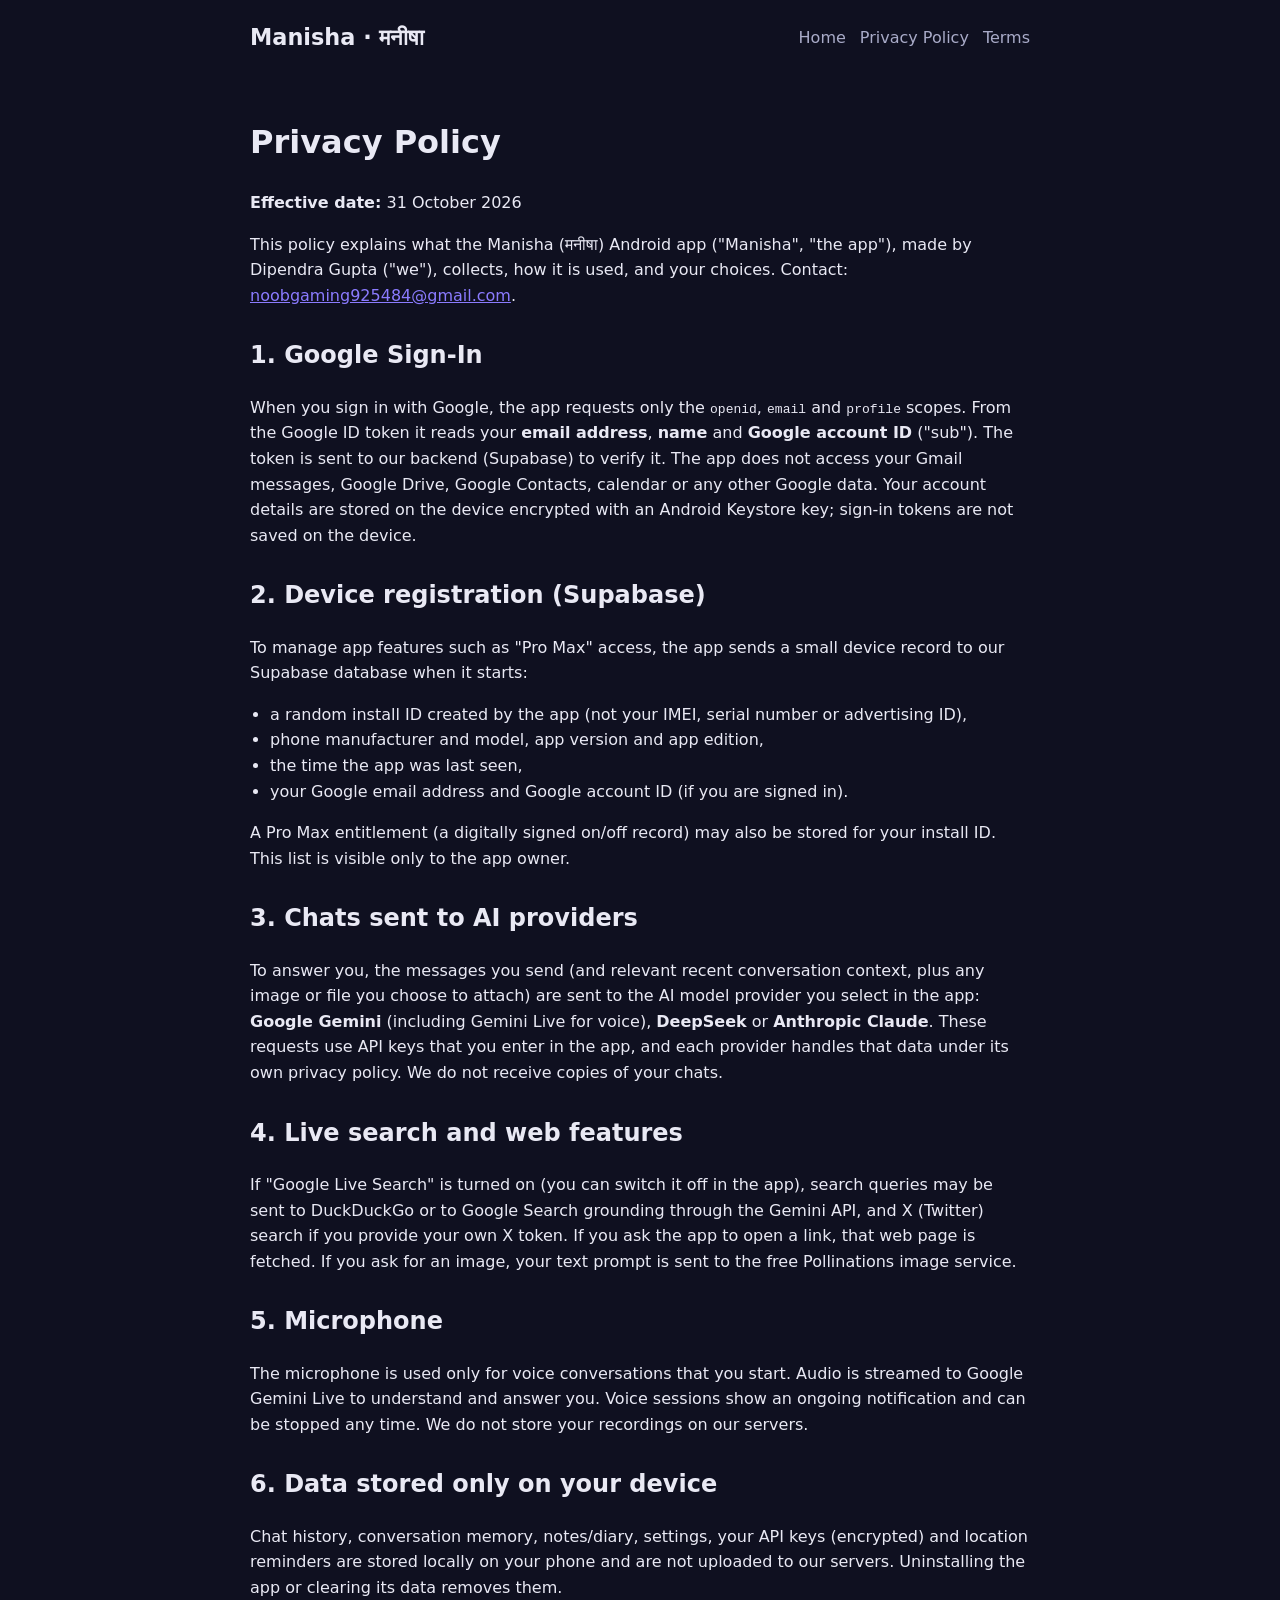
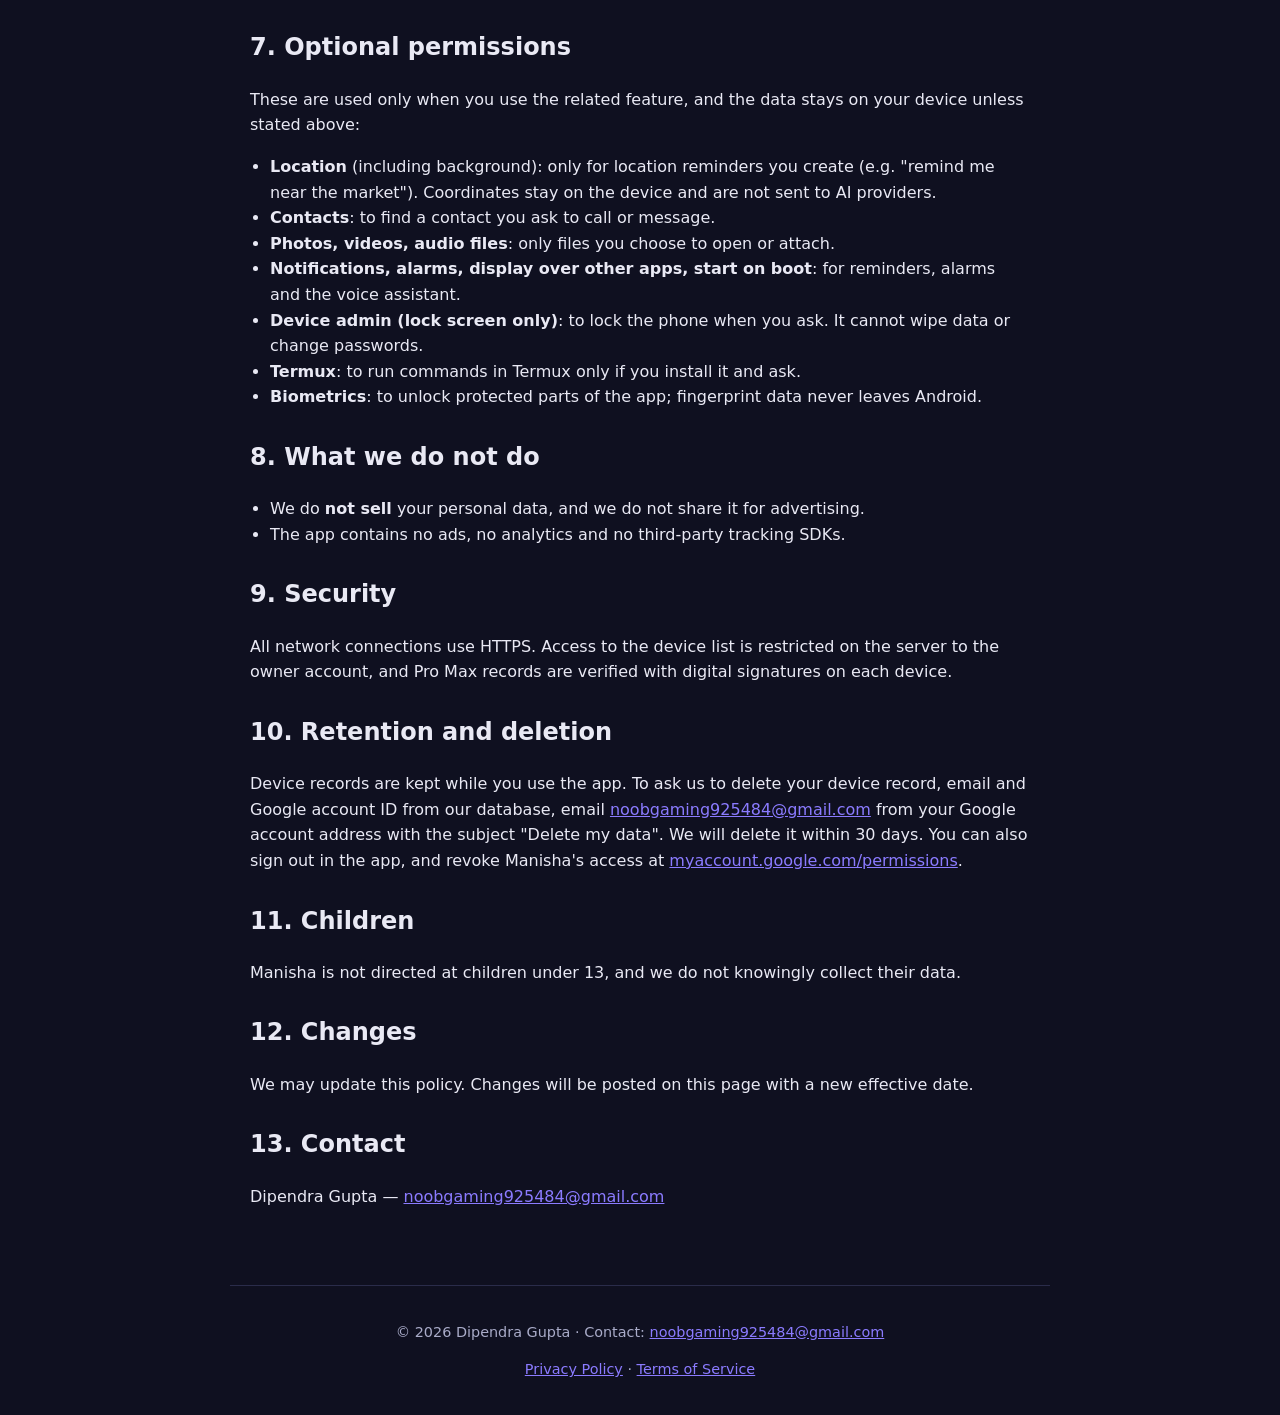
==== privacy.html @ 06cad0d9 "Manisha homepage, privacy policy and terms" ====
<!DOCTYPE html>
<html lang="en">
<head>
<meta charset="utf-8">
<meta name="viewport" content="width=device-width, initial-scale=1">
<title>Privacy Policy — Manisha</title>
<meta name="description" content="Manisha (मनीषा) — AI voice and chat assistant and coding helper for Android.">
<link rel="stylesheet" href="style.css">
</head>
<body>
<header>
  <a class="brand" href="index.html">Manisha · मनीषा</a>
  <nav><a href="index.html">Home</a><a href="privacy.html">Privacy Policy</a><a href="terms.html">Terms</a></nav>
</header>
<main>
<h1>Privacy Policy</h1>
<p><strong>Effective date:</strong> 31 October 2026</p>
<p>This policy explains what the Manisha (मनीषा) Android app ("Manisha", "the app"), made by Dipendra Gupta ("we"), collects, how it is used, and your choices. Contact: <a href="mailto:noobgaming925484@gmail.com">noobgaming925484@gmail.com</a>.</p>

<h2>1. Google Sign-In</h2>
<p>When you sign in with Google, the app requests only the <code>openid</code>, <code>email</code> and <code>profile</code> scopes. From the Google ID token it reads your <strong>email address</strong>, <strong>name</strong> and <strong>Google account ID</strong> ("sub"). The token is sent to our backend (Supabase) to verify it. The app does not access your Gmail messages, Google Drive, Google Contacts, calendar or any other Google data. Your account details are stored on the device encrypted with an Android Keystore key; sign-in tokens are not saved on the device.</p>

<h2>2. Device registration (Supabase)</h2>
<p>To manage app features such as "Pro Max" access, the app sends a small device record to our Supabase database when it starts:</p>
<ul>
  <li>a random install ID created by the app (not your IMEI, serial number or advertising ID),</li>
  <li>phone manufacturer and model, app version and app edition,</li>
  <li>the time the app was last seen,</li>
  <li>your Google email address and Google account ID (if you are signed in).</li>
</ul>
<p>A Pro Max entitlement (a digitally signed on/off record) may also be stored for your install ID. This list is visible only to the app owner.</p>

<h2>3. Chats sent to AI providers</h2>
<p>To answer you, the messages you send (and relevant recent conversation context, plus any image or file you choose to attach) are sent to the AI model provider you select in the app: <strong>Google Gemini</strong> (including Gemini Live for voice), <strong>DeepSeek</strong> or <strong>Anthropic Claude</strong>. These requests use API keys that you enter in the app, and each provider handles that data under its own privacy policy. We do not receive copies of your chats.</p>

<h2>4. Live search and web features</h2>
<p>If "Google Live Search" is turned on (you can switch it off in the app), search queries may be sent to DuckDuckGo or to Google Search grounding through the Gemini API, and X (Twitter) search if you provide your own X token. If you ask the app to open a link, that web page is fetched. If you ask for an image, your text prompt is sent to the free Pollinations image service.</p>

<h2>5. Microphone</h2>
<p>The microphone is used only for voice conversations that you start. Audio is streamed to Google Gemini Live to understand and answer you. Voice sessions show an ongoing notification and can be stopped any time. We do not store your recordings on our servers.</p>

<h2>6. Data stored only on your device</h2>
<p>Chat history, conversation memory, notes/diary, settings, your API keys (encrypted) and location reminders are stored locally on your phone and are not uploaded to our servers. Uninstalling the app or clearing its data removes them.</p>

<h2>7. Optional permissions</h2>
<p>These are used only when you use the related feature, and the data stays on your device unless stated above:</p>
<ul>
  <li><strong>Location</strong> (including background): only for location reminders you create (e.g. "remind me near the market"). Coordinates stay on the device and are not sent to AI providers.</li>
  <li><strong>Contacts</strong>: to find a contact you ask to call or message.</li>
  <li><strong>Photos, videos, audio files</strong>: only files you choose to open or attach.</li>
  <li><strong>Notifications, alarms, display over other apps, start on boot</strong>: for reminders, alarms and the voice assistant.</li>
  <li><strong>Device admin (lock screen only)</strong>: to lock the phone when you ask. It cannot wipe data or change passwords.</li>
  <li><strong>Termux</strong>: to run commands in Termux only if you install it and ask.</li>
  <li><strong>Biometrics</strong>: to unlock protected parts of the app; fingerprint data never leaves Android.</li>
</ul>

<h2>8. What we do not do</h2>
<ul>
  <li>We do <strong>not sell</strong> your personal data, and we do not share it for advertising.</li>
  <li>The app contains no ads, no analytics and no third-party tracking SDKs.</li>
</ul>

<h2>9. Security</h2>
<p>All network connections use HTTPS. Access to the device list is restricted on the server to the owner account, and Pro Max records are verified with digital signatures on each device.</p>

<h2>10. Retention and deletion</h2>
<p>Device records are kept while you use the app. To ask us to delete your device record, email and Google account ID from our database, email <a href="mailto:noobgaming925484@gmail.com">noobgaming925484@gmail.com</a> from your Google account address with the subject "Delete my data". We will delete it within 30 days. You can also sign out in the app, and revoke Manisha's access at <a href="https://myaccount.google.com/permissions">myaccount.google.com/permissions</a>.</p>

<h2>11. Children</h2>
<p>Manisha is not directed at children under 13, and we do not knowingly collect their data.</p>

<h2>12. Changes</h2>
<p>We may update this policy. Changes will be posted on this page with a new effective date.</p>

<h2>13. Contact</h2>
<p>Dipendra Gupta — <a href="mailto:noobgaming925484@gmail.com">noobgaming925484@gmail.com</a></p>
</main>
<footer>
  <p>© 2026 Dipendra Gupta · Contact: <a href="mailto:noobgaming925484@gmail.com">noobgaming925484@gmail.com</a></p>
  <p><a href="privacy.html">Privacy Policy</a> · <a href="terms.html">Terms of Service</a></p>
</footer>
</body>
</html>
---- style.css ----
:root{--bg:#0f1020;--card:#181a33;--text:#e9e9f4;--muted:#a9abc8;--accent:#8b7bff}
*{box-sizing:border-box}
body{margin:0;font-family:system-ui,-apple-system,"Segoe UI",Roboto,"Noto Sans Devanagari",sans-serif;background:var(--bg);color:var(--text);line-height:1.6}
header,main,footer{max-width:820px;margin:0 auto;padding:20px}
header{display:flex;justify-content:space-between;align-items:center;flex-wrap:wrap;gap:10px}
.brand{font-size:1.4rem;font-weight:700;color:var(--text);text-decoration:none}
nav a{color:var(--muted);margin-left:14px;text-decoration:none}
nav a:hover,a{color:var(--accent)}
.hero{text-align:center;padding:40px 20px}
.hero h1{font-size:2.4rem;margin:0}
.hero p{color:var(--muted);font-size:1.1rem}
.card{background:var(--card);border-radius:14px;padding:18px 22px;margin:16px 0}
.grid{display:grid;grid-template-columns:repeat(auto-fit,minmax(220px,1fr));gap:14px}
h2{margin-top:28px}
footer{color:var(--muted);font-size:.9rem;text-align:center;border-top:1px solid #2a2c4a;margin-top:40px}
ul{padding-left:20px}
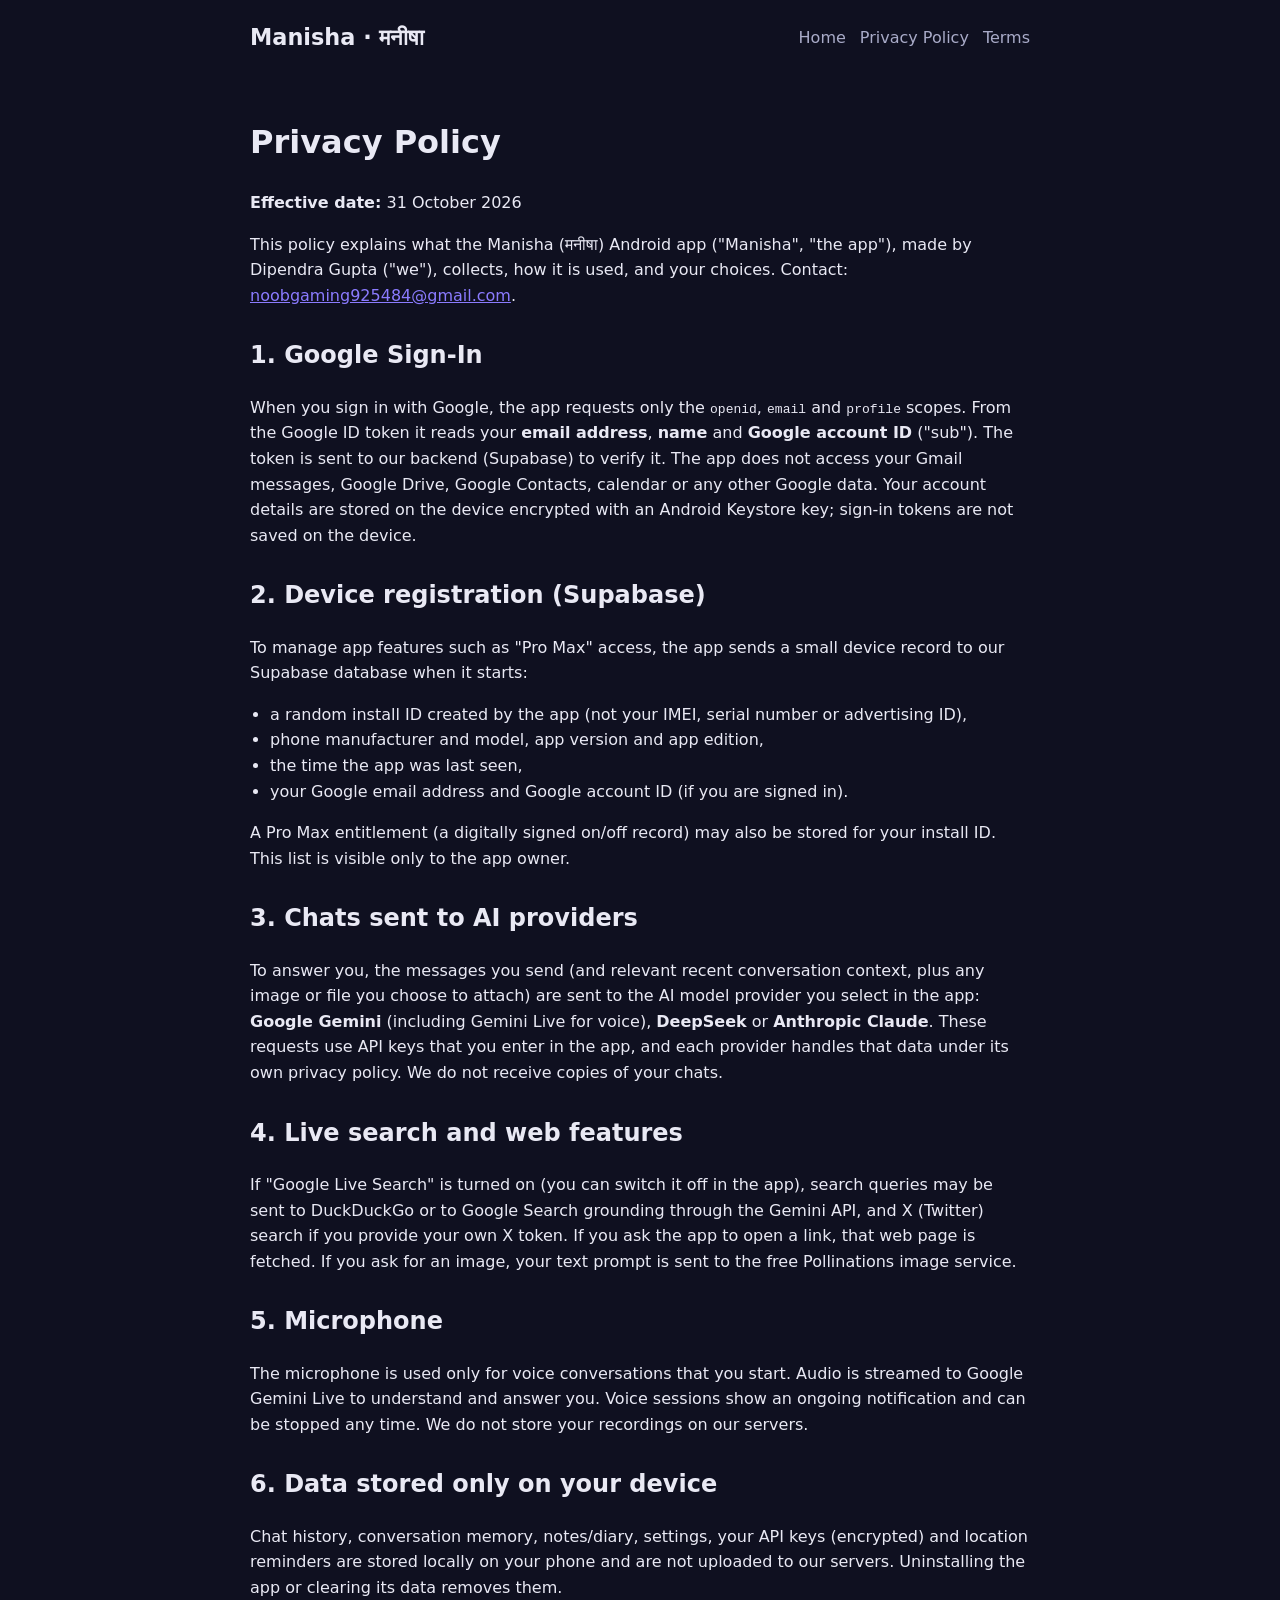
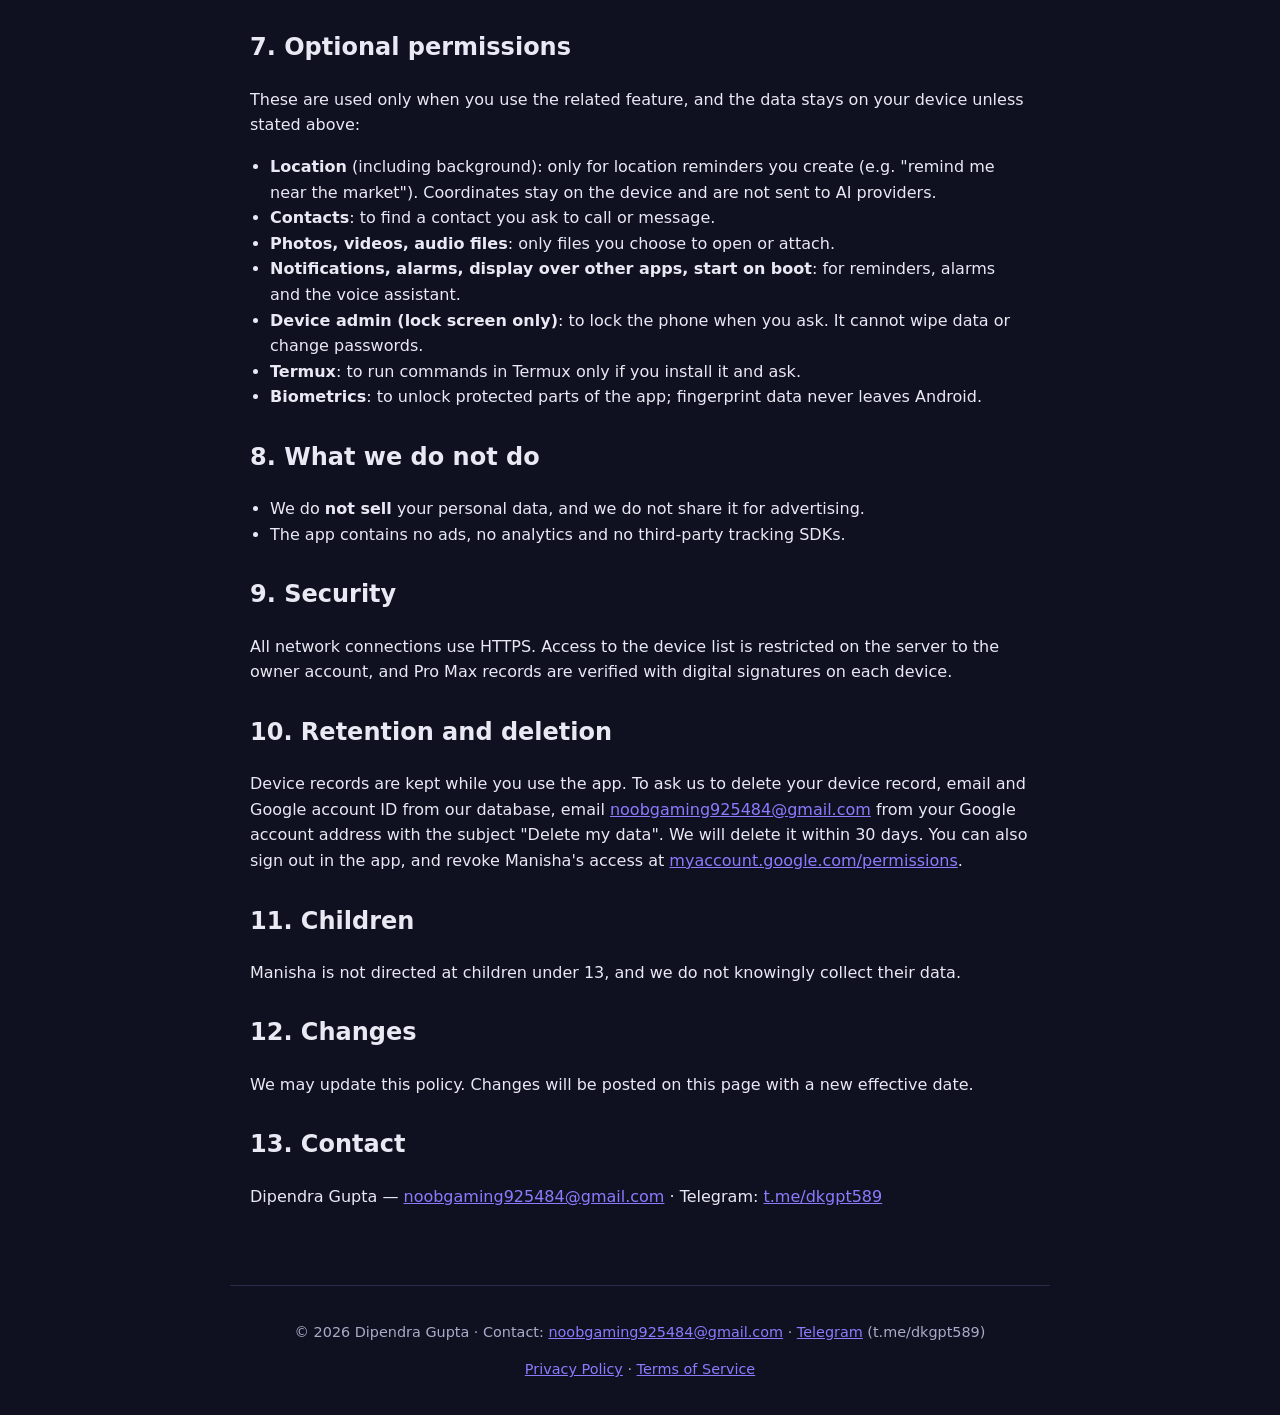
==== commit c4da37c9: "Add Telegram contact (t.me/dkgpt589) to footer and contact sections" ====
--- a/privacy.html
+++ b/privacy.html
@@ -73,10 +73,10 @@
 <p>We may update this policy. Changes will be posted on this page with a new effective date.</p>
 
 <h2>13. Contact</h2>
-<p>Dipendra Gupta — <a href="mailto:noobgaming925484@gmail.com">noobgaming925484@gmail.com</a></p>
+<p>Dipendra Gupta — <a href="mailto:noobgaming925484@gmail.com">noobgaming925484@gmail.com</a> · Telegram: <a href="https://t.me/dkgpt589">t.me/dkgpt589</a></p>
 </main>
 <footer>
-  <p>© 2026 Dipendra Gupta · Contact: <a href="mailto:noobgaming925484@gmail.com">noobgaming925484@gmail.com</a></p>
+  <p>© 2026 Dipendra Gupta · Contact: <a href="mailto:noobgaming925484@gmail.com">noobgaming925484@gmail.com</a> · <a href="https://t.me/dkgpt589">Telegram</a> (t.me/dkgpt589)</p>
   <p><a href="privacy.html">Privacy Policy</a> · <a href="terms.html">Terms of Service</a></p>
 </footer>
 </body>
